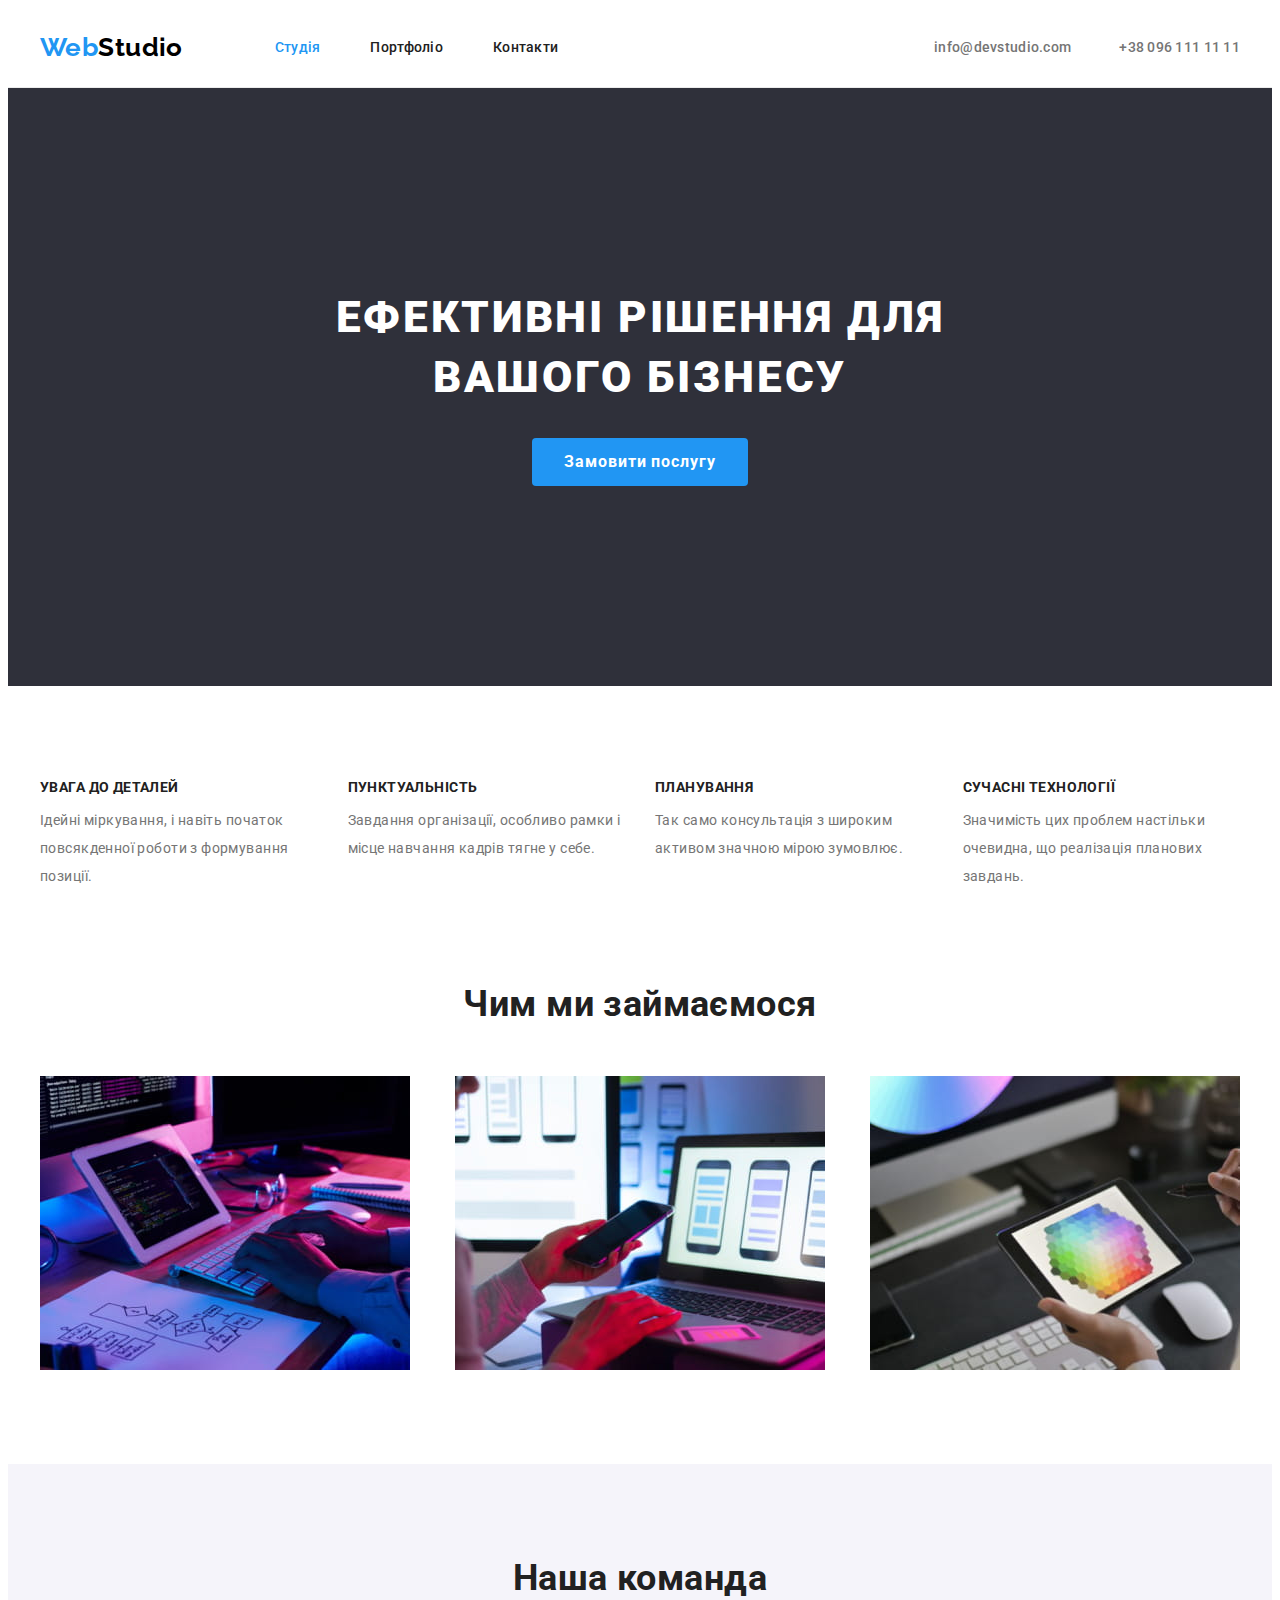
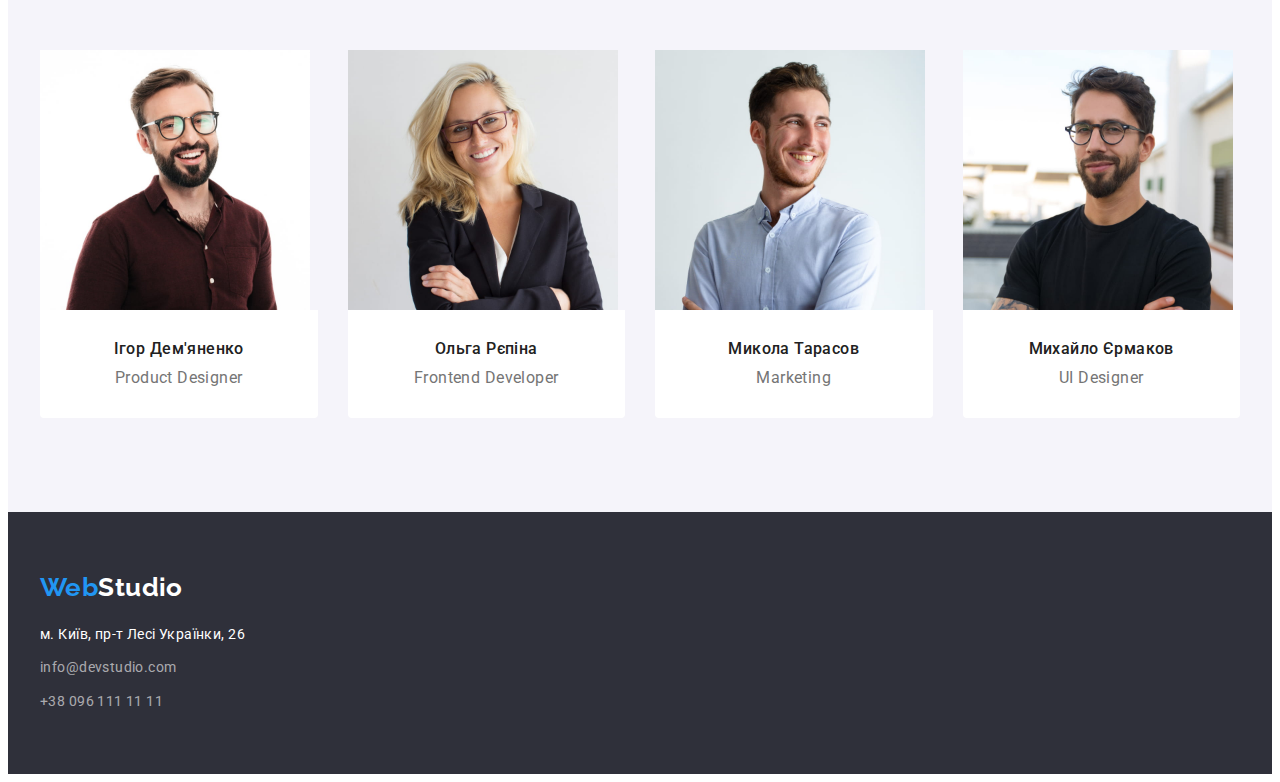
==== index.html @ d18e0da4 "start" ====
<!DOCTYPE html>
<html lang="uk">
<head>
    <meta charset="UTF-8">
    <meta http-equiv="X-UA-Compatible" content="IE=edge">
    <meta name="viewport" content="width=device-width, initial-scale=1.0">
    <title>Студія</title>
    <link rel="preconnect" href="https://fonts.googleapis.com"> 
    <link rel="preconnect" href="https://fonts.gstatic.com" crossorigin> 
    <link href="https://fonts.googleapis.com/css2?family=Raleway:wght@700&family=Roboto:wght@400;500;700;900&display=swap" rel="stylesheet">
    <link rel="stylesheet" href="https://cdnjs.cloudflare.com/ajax/libs/modern-normalize/1.1.0/modern-normalize.min.css" integrity="sha512-wpPYUAdjBVSE4KJnH1VR1HeZfpl1ub8YT/NKx4PuQ5NmX2tKuGu6U/JRp5y+Y8XG2tV+wKQpNHVUX03MfMFn9Q==" crossorigin="anonymous" referrerpolicy="no-referrer">
    <link rel="stylesheet" href="./css/styles.css">
</head>
<body>
    <header class="head">
        <div class="container head-container">
            <nav class="nav">
                <a href="" lang="en" class="link logo"><span>Web</span>Studio</a>
                <ul class="list nav-list">
                    <li class="nav-list-item">
                        <a href="./index.html" class="link nav-list-link active-page">Студія</a>
                    </li>
                    <li class="nav-list-item">
                        <a href="./portfolio.html" class="link nav-list-link">Портфоліо</a>
                    </li>
                    <li class="nav-list-item">
                        <a href="" class="link nav-list-link">Контакти</a>
                    </li>
                </ul>  
            </nav>
            <ul class="list cont-list">
                <li class="cont-list-item">
                    <a href="mailto:info@devstudio.com" class="link nav-list-link cont-list-link">info@devstudio.com</a>
                </li>
                <li class="cont-list-item">
                    <a href="tel:+380961111111" class="link nav-list-link cont-list-link">+38 096 111 11 11</a>
                </li>
            </ul>
        </div>
        
    </header>
    <main>
        <section class="hero">
            <div class="container">
                <h1 class="main-title">Ефективні рішення для вашого бізнесу</h1>
                <button type="button" class="btn">Замовити послугу</button>
            </div>
        </section>

        <section class="about section">
            <div class="container">
                <h2 class="about-title">Наші особливості</h2>
                <ul class="list about-list">
                    <li class="about-list-item">
                        <h3 class="about-list-title">УВАГА ДО ДЕТАЛЕЙ</h3>
                        <p class="about-list-text">Ідейні міркування, і навіть початок повсякденної роботи з формування позиції.</p>
                    </li>
                    <li class="about-list-item">
                        <h3 class="about-list-title">ПУНКТУАЛЬНІСТЬ</h3>
                        <p class="about-list-text">Завдання організації, особливо рамки і місце навчання кадрів тягне у себе.</p>
                    </li>
                    <li class="about-list-item">
                        <h3 class="about-list-title">ПЛАНУВАННЯ</h3>
                        <p class="about-list-text">Так само консультація з широким активом значною мірою зумовлює.</p>
                    </li>
                    <li class="about-list-item">
                        <h3 class="about-list-title">СУЧАСНІ ТЕХНОЛОГІЇ</h3>
                        <p class="about-list-text">Значимість цих проблем настільки очевидна, що реалізація планових завдань.</p>
                    </li>
                </ul>
                
            </div>
        </section>

        <section class="work section">
            <div class="container">
                <h2 class="sec-title">Чим ми займаємося</h2>
                <ul class="list work-list">
                    <li class="work-list-item">
                        <img src="./images/computerwork.jpg" alt="Праця на комп'ютері" width="370" height="294">
                    </li>
                    <li class="work-list-item">
                        <img src="./images/phonework.jpg" alt="Праця на телефоні" width="370" height="294">
                    </li>
                    <li class="work-list-item">
                        <img src="./images/padwork.jpg" alt="Праця на планшеті" width="370" height="294">
                    </li>
                </ul>
            </div>

        </section>

        <section class="team section">
            <div class="container">
                <h2 class="sec-title">Наша команда</h2>
                <ul class="list team-list">
                    <li class="team-list-item">
                        <img src="./images/igorphoto.jpg" alt="Фото Ігора" width="270" height="260">
                            <div class="team-list-box">
                                <h3 class="team-list-title">Ігор Дем'яненко</h3>
                                <p lang="en" class="team-list-text">Product Designer</p>
                            </div>
                    </li>
                    <li class="team-list-item">
                        <img src="./images/olgaphoto.jpg" alt="Фото Ольги" width="270" height="260">
                            <div class="team-list-box">
                                <h3 class="team-list-title">Ольга Рєпіна</h3>
                                <p lang="en" class="team-list-text">Frontend Developer</p>
                            </div>
                    </li>
                    <li class="team-list-item">
                        <img src="./images/mikolaphoto.jpg" alt="Фото Миколи" width="270" height="260">
                            <div class="team-list-box">
                                <h3 class="team-list-title">Микола Тарасов</h3>
                                <p lang="en" class="team-list-text">Marketing</p>
                            </div>
                    </li>
                    <li class="team-list-item">
                        <img src="./images/mihailphoto.jpg" alt="Фото Михайла" width="270" height="260">
                            <div class="team-list-box">
                                <h3 class="team-list-title">Михайло Єрмаков</h3>
                                <p lang="en" class="team-list-text">UI Designer</p>
                            </div>
                    </li>
                </ul>
            </div>
        </section>
    </main>
    <footer class="foot">
        <div class="container">
            <a href="" lang="en" class="link logo foot-logo"><span>Web</span>Studio</a>
            <address>
                <ul class="list foot-list">
                    <li class="foot-list-item">
                        <a href="https://goo.gl/maps/CPtrU1FHBa2aNyZL9" target="_blank" rel="noopener noreferrer" class="link foot-list-link">м. Київ, пр-т Лесі Українки, 26</a>
                    </li>
                    <li class="foot-list-item">
                        <a href="mailto:info@devstudio.com" class="link foot-list-link foot-link-col">info@devstudio.com</a>
                    </li>
                    <li class="foot-list-item">
                        <a href="tel:+380961111111" class="link foot-list-link foot-link-col">+38 096 111 11 11</a>
                    </li>
                </ul>
    
            </address>
        </div>
    </footer>
</body>
</html>
---- css/styles.css ----
:root {
    --primary-txt-color: #212121;
    --secondary-txt-color: #757575;
    --logo-txt-color: #000000;
    --accent-color: #2196F3;
    --btn-active-color: #188CE8;
    --link-accent-color: rgba(255, 255, 255, 0.6);
    --primary-bg-color: #FFFFFF;
    --secondary-bg-color: #2F303A;
    --team-bg-color: #F5F4FA;
}
body {
    color: var(--primary-txt-color);
    font-family: "Roboto", sans-serif;
    font-size: 14px;
    letter-spacing: 0.03em;
}
h1, h2, h3, p {
    margin-top: 0;
    margin-bottom: 0;
}
ul, ol {
    margin-top: 0;
    margin-bottom: 0;
    padding-left: 0;
}
img {
    display: block;
}
address {
    font-style: normal;
}
.list {
    list-style: none;
}
.link {
    text-decoration: none;
}

/* components */
.container {
    width: 1200px;
    margin-left: auto;
    margin-right: auto;
    padding-left: 15px;
    padding-right: 15px;
}
.logo {
    color: var(--logo-txt-color);
    font-family: "Raleway", sans-serif;
    font-weight: 700;
    font-size: 26px;
    line-height: 1.19;
}
.logo span {
    color: var(--accent-color);
}
.sec-title {
    font-size: 36px;
    line-height: 1.16;
    text-align: center;
}
.section {
    padding-top: 94px;
    padding-bottom: 94px;
}

/* header */
.head {
    background-color: var(--primary-bg-color);
    padding-top: 24px;
    padding-bottom: 24px;
    border-bottom: 1px solid #ECECEC;
}
.head-container {
    display: flex;
    align-items: center;
    justify-content: space-between;
}
.nav {
    display: flex;
    align-items: center;
}
.nav-list {
    display: flex;
    align-items: center;
}
.nav .logo {
    margin-right: 92px;
}
.nav-list-item:not(:last-child) {
    margin-right: 50px;
}
.nav-list-link {
    color: var(--primary-txt-color);
    font-weight: 500;
    line-height: 1.14;
    letter-spacing: 0.02em;
}
.nav-list-link:hover, .nav-list-link:focus {
    color: var(--accent-color);
}
.nav-list-link.active-page {
    color: var(--accent-color);
}
.cont-list {
   display: flex;
   align-items: center;
}
.cont-list-item:first-child {
    margin-right: 48px;
}
.cont-list-link {
    color: var(--secondary-txt-color);
}
.cont-list-link:hover, .cont-list-link:focus {
    color: var(--accent-color);
}

/* студія main */
.hero {
    background-color: var(--secondary-bg-color);
    padding-top: 200px;
    padding-bottom: 200px;
}
.main-title {
    color: var(--primary-bg-color);
    font-weight: 900;
    font-size: 44px;
    line-height: 1.36;
    letter-spacing: 0.06em;
    text-transform: uppercase;
    margin-bottom: 30px;
    width: 696px;
    margin-left: auto;
    margin-right: auto;
    text-align: center;
}
.btn {
    min-width: 216px;
    padding: 10px 22px;
    border: none;
    border-radius: 4px;
    color: var(--primary-bg-color);
    background-color: var(--accent-color);
    font-family: "Roboto", sans-serif;
    font-weight: 700;
    font-size: 16px;
    line-height: 1.8;
    letter-spacing: 0.06em;
    cursor: pointer;
    display: block;
    margin-left: auto;
    margin-right: auto;
}
.btn:active {
    background-color: var(--btn-active-color);
}

.about {
    background-color: var(--primary-bg-color);
}
.about-title {
    display: none;
}
.about-list {
    display: flex;
    margin-left: -30px;
}
.about-list-item {
    flex-basis: calc((100% - 90px) / 4);
    margin-left: 30px;
}
.about-list-title {
    font-size: 14px;
    line-height: 1.14;
    text-transform: uppercase;
    margin-bottom: 10px;
}
.about-list-text {
    color: var(--secondary-txt-color);
    line-height: 2;
}
.work.section {
    padding-top: 0;
}
.work .sec-title {
    margin-bottom: 50px;
}

.work-list {
    display: flex;
    justify-content: space-between;
}
.team {
    background-color: var(--team-bg-color);
}
.team .sec-title {
    margin-bottom: 50px;
}
.team-list {
    display: flex;
    margin-left: -30px;
}
.team-list-item {
    flex-basis: calc((100% - 120px) / 4);
    margin-left: 30px;
}
.team-list-box {
    background-color: var(--primary-bg-color);
    border-bottom-left-radius: 4px;
    border-bottom-right-radius: 4px;
    padding: 30px 60px;
}
.team-list-title {
    font-weight: 500;
    font-size: 16px;
    line-height: 1.18;
    text-align: center;
    margin-bottom: 10px;
}
.team-list-text {
    color: var(--secondary-txt-color);
    font-size: 16px;
    line-height: 1.18;
    text-align: center;
}

/* портфоліо main */
.port {
    background-color: var(--primary-bg-color);
}
.port-btn {
    color: var(--primary-txt-color);
    background-color: var(--team-bg-color);
    font-family: "Roboto", sans-serif;
    font-weight: 500;
    font-size: 16px;
    line-height: 1.62;
    letter-spacing: 0.03em;
    cursor: pointer;
    padding: 8px 20px;
    border: none;
    border-radius: 4px;

}
.port-btn:hover, .port-btn:focus {
    color: var(--primary-bg-color);
    background-color: var(--accent-color);
}
.port-list-title {
    font-size: 18px;
    line-height: 2;
    letter-spacing: 0.06em;
    margin-bottom: 4px;
}
.port-list-text {
    color: var(--secondary-txt-color);
    font-size: 16px;
    line-height: 1.87;
    
}
.port-btn-list {
    display: flex;
    justify-content: center;
    margin-bottom: 50px;
}

.port-btn-item:not(:last-child) {
    margin-right: 8px;
}
.port-list {
    display: flex;
    flex-wrap: wrap;
    margin-left: -30px;
    margin-top: -30px;
}
.port-list-item {
    flex-basis: calc((100% - 90px) / 3);
    margin-left: 30px;
    margin-top: 30px;
}
.port-list-box {
    padding: 20px 24px;
    border: 1px solid #EEEEEE;
    border-top: 0;
}

/* footer */
.foot {
    background-color: var(--secondary-bg-color);
    padding-top: 60px;
    padding-bottom: 60px;
}
.foot-logo {
    color: var(--primary-bg-color);
    display: inline-block;
    margin-bottom: 20px;
}

.foot-list-link {
    color: var(--primary-bg-color);
    line-height: 1.71;
}
.foot-link-col {
    color: var(--link-accent-color);
}
.foot-list-item:not(:last-child) {
    margin-bottom: 10px;
}
/* border #EEEEEE */
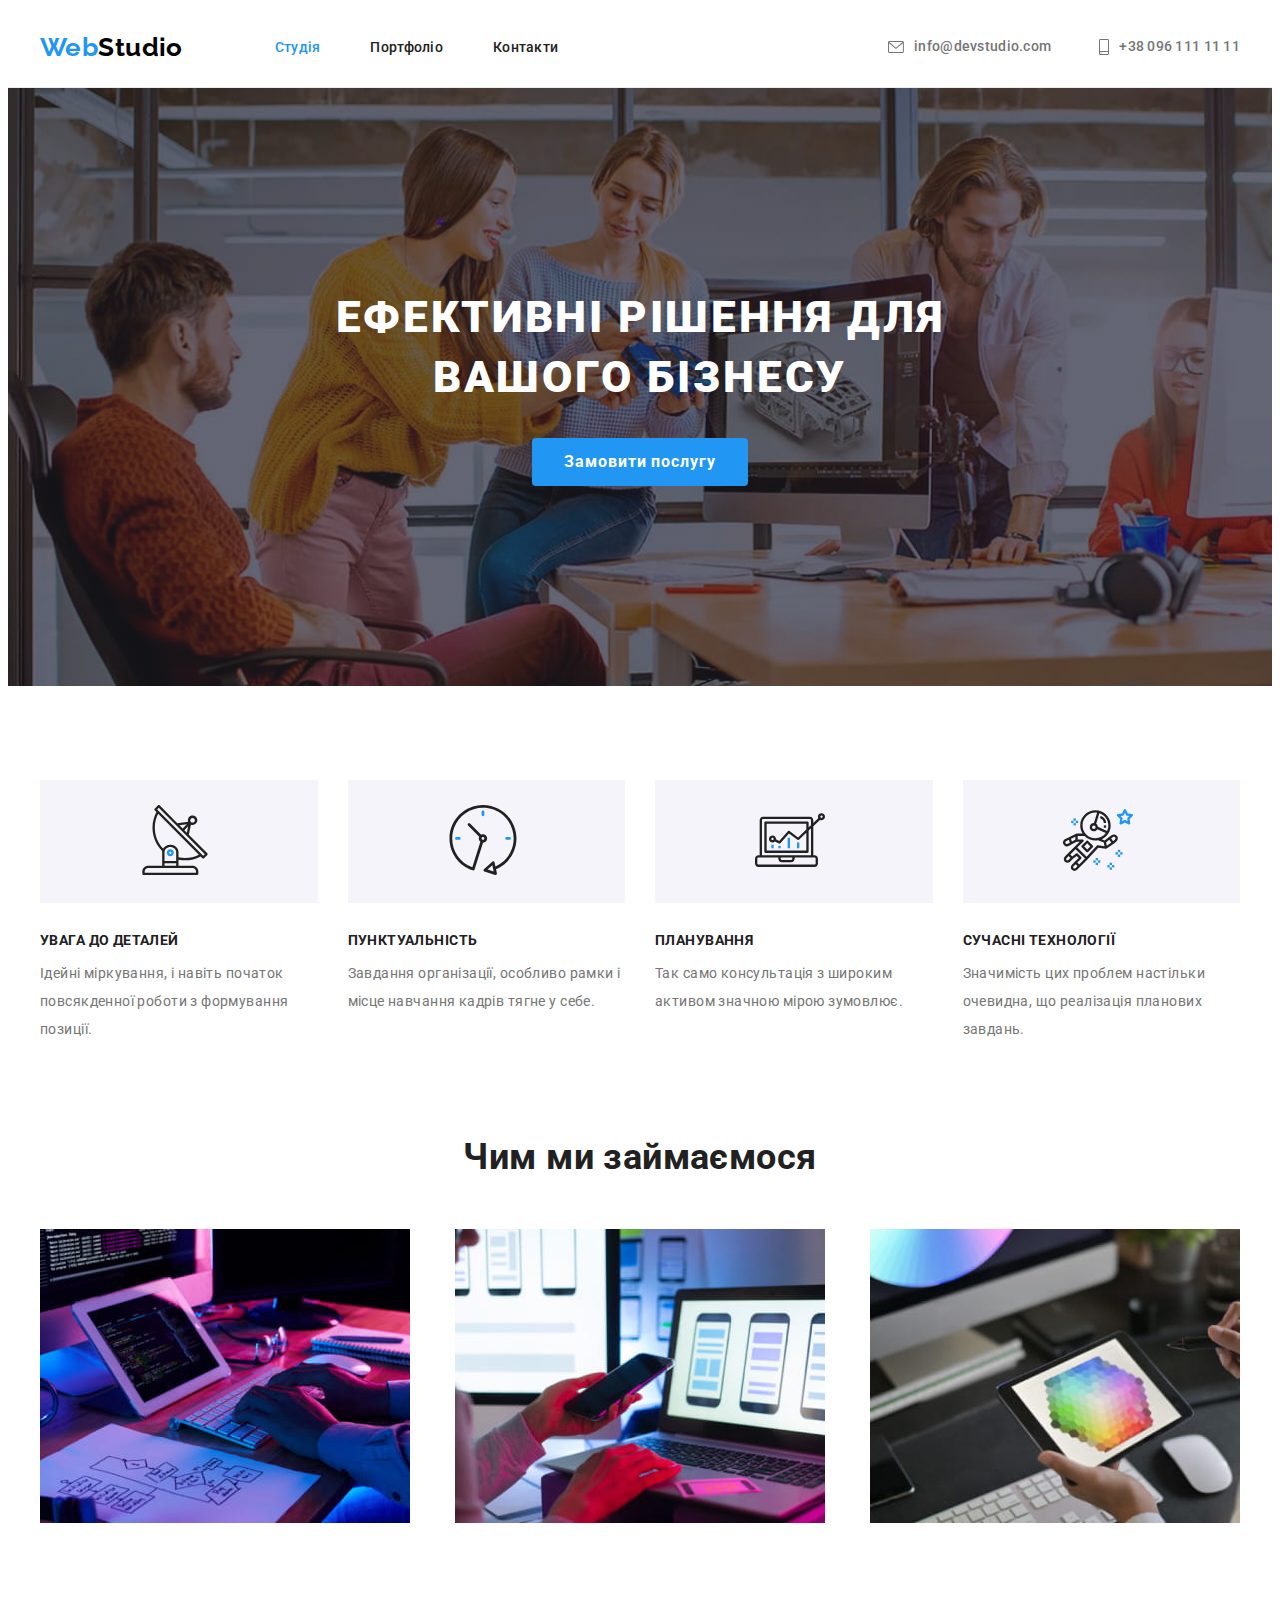
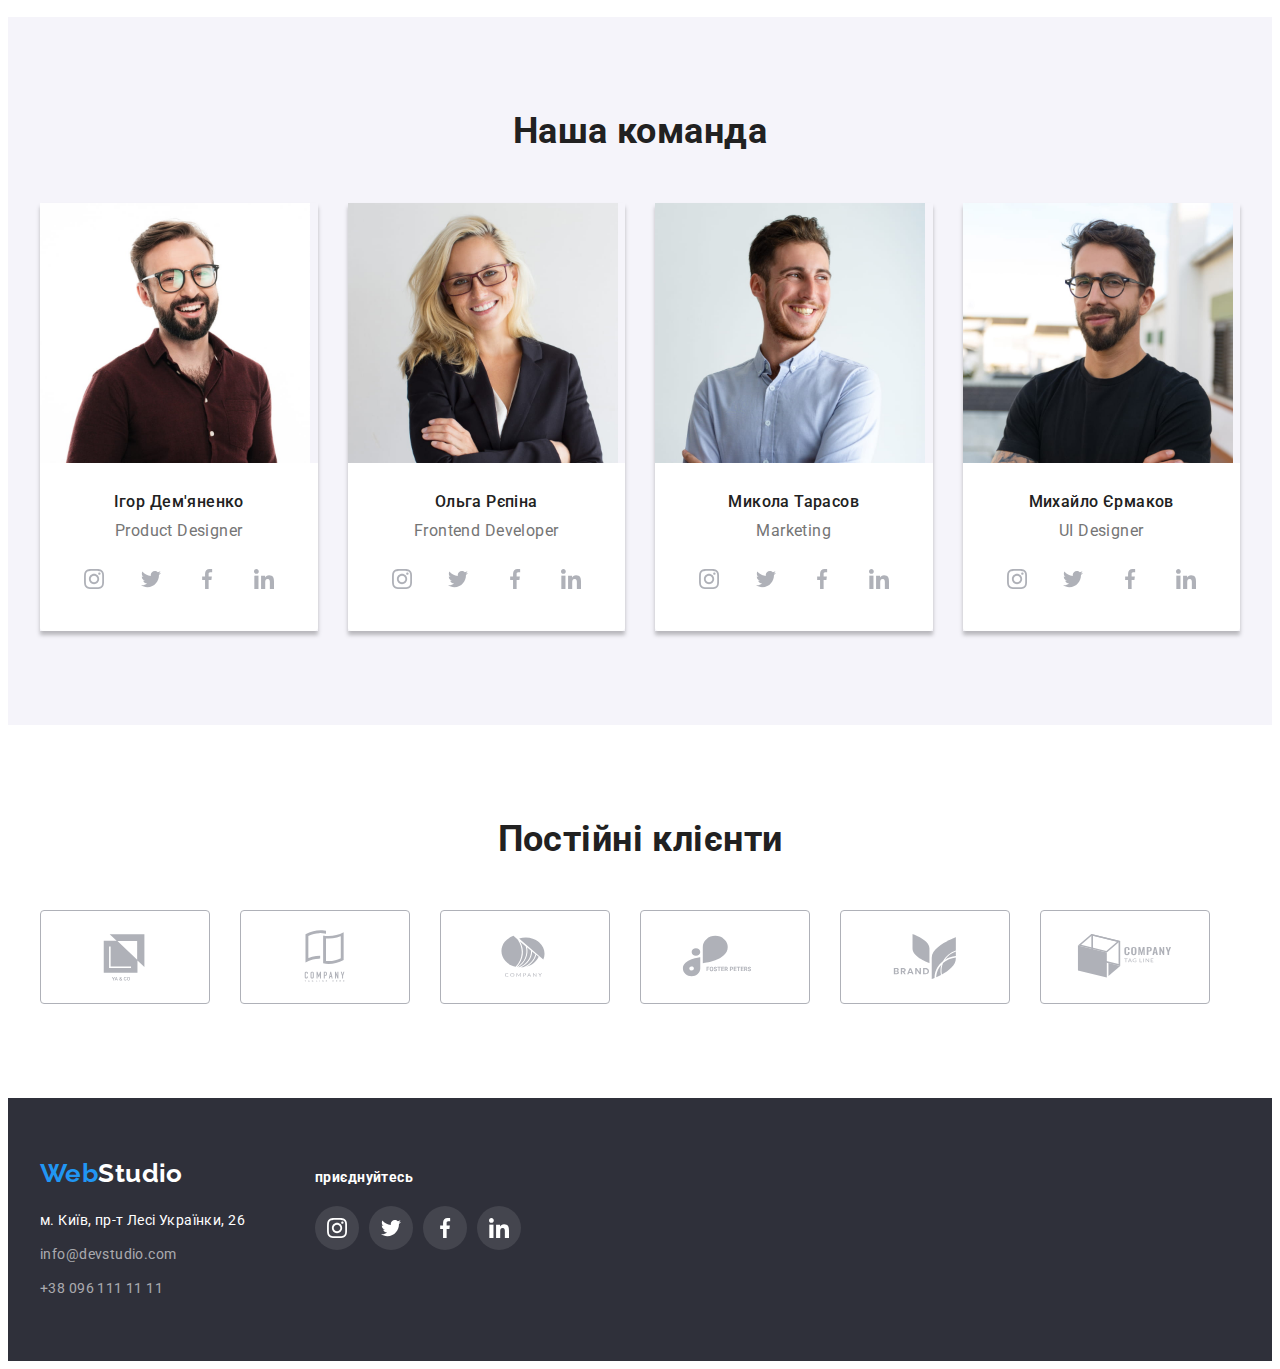
==== commit 7ed16aa6: "finish hw-4" ====
--- a/index.html
+++ b/index.html
@@ -15,7 +15,7 @@
     <header class="head">
         <div class="container head-container">
             <nav class="nav">
-                <a href="" lang="en" class="link logo"><span>Web</span>Studio</a>
+                <a href="./index.html" lang="en" class="link logo"><span>Web</span>Studio</a>
                 <ul class="list nav-list">
                     <li class="nav-list-item">
                         <a href="./index.html" class="link nav-list-link active-page">Студія</a>
@@ -30,10 +30,18 @@
             </nav>
             <ul class="list cont-list">
                 <li class="cont-list-item">
-                    <a href="mailto:info@devstudio.com" class="link nav-list-link cont-list-link">info@devstudio.com</a>
+                    <a href="mailto:info@devstudio.com" class="link nav-list-link cont-list-link">
+                        <svg class="cont-list-icon" width="16" height="12">
+                            <use href="./images/sprite.svg#email"></use>
+                        </svg>
+                        info@devstudio.com</a>
                 </li>
                 <li class="cont-list-item">
-                    <a href="tel:+380961111111" class="link nav-list-link cont-list-link">+38 096 111 11 11</a>
+                    <a href="tel:+380961111111" class="link nav-list-link cont-list-link">
+                        <svg class="cont-list-icon" width="10" height="16">
+                            <use href="./images/sprite.svg#phone"></use>
+                        </svg>
+                        +38 096 111 11 11</a>
                 </li>
             </ul>
         </div>
@@ -52,18 +60,38 @@
                 <h2 class="about-title">Наші особливості</h2>
                 <ul class="list about-list">
                     <li class="about-list-item">
+                        <div class="about-list-box">
+                            <svg class="about-list-icon" width="70" height="70">
+                                <use href="./images/sprite.svg#antenna"></use>
+                            </svg>
+                        </div>
                         <h3 class="about-list-title">УВАГА ДО ДЕТАЛЕЙ</h3>
                         <p class="about-list-text">Ідейні міркування, і навіть початок повсякденної роботи з формування позиції.</p>
                     </li>
                     <li class="about-list-item">
+                        <div class="about-list-box">
+                            <svg class="about-list-icon" width="70" height="70">
+                                <use href="./images/sprite.svg#clock"></use>
+                            </svg>
+                        </div>
                         <h3 class="about-list-title">ПУНКТУАЛЬНІСТЬ</h3>
                         <p class="about-list-text">Завдання організації, особливо рамки і місце навчання кадрів тягне у себе.</p>
                     </li>
                     <li class="about-list-item">
+                        <div class="about-list-box">
+                            <svg class="about-list-icon" width="70" height="70">
+                                <use href="./images/sprite.svg#diagram"></use>
+                            </svg>
+                        </div>
                         <h3 class="about-list-title">ПЛАНУВАННЯ</h3>
                         <p class="about-list-text">Так само консультація з широким активом значною мірою зумовлює.</p>
                     </li>
                     <li class="about-list-item">
+                        <div class="about-list-box">
+                            <svg class="about-list-icon" width="70" height="70">
+                                <use href="./images/sprite.svg#astronaut"></use>
+                            </svg>
+                        </div>
                         <h3 class="about-list-title">СУЧАСНІ ТЕХНОЛОГІЇ</h3>
                         <p class="about-list-text">Значимість цих проблем настільки очевидна, що реалізація планових завдань.</p>
                     </li>
@@ -99,6 +127,36 @@
                             <div class="team-list-box">
                                 <h3 class="team-list-title">Ігор Дем'яненко</h3>
                                 <p lang="en" class="team-list-text">Product Designer</p>
+                                <ul class="list social-list">
+                                    <li class="social-list-item">
+                                        <a href="" class="link social-list-link social-link-instagram">
+                                            <svg class="social-list-icon" width="20" height="20">
+                                                <use href="./images/sprite.svg#instagram"></use>
+                                            </svg>
+                                        </a>
+                                    </li>
+                                    <li class="social-list-item">
+                                        <a href="" class="link social-list-link social-link-twitter">
+                                            <svg class="social-list-icon" width="20" height="20">
+                                                <use href="./images/sprite.svg#twitter"></use>
+                                            </svg>
+                                        </a>
+                                    </li>
+                                    <li class="social-list-item">
+                                        <a href="" class="link social-list-link socila-link-facebook">
+                                            <svg class="social-list-icon" width="20" height="20">
+                                                <use href="./images/sprite.svg#facebook"></use>
+                                            </svg>
+                                        </a>
+                                    </li>
+                                    <li class="social-list-item">
+                                        <a href="" class="link social-list-link social-link-linkedin">
+                                            <svg class="social-list-icon" width="20" height="20">
+                                                <use href="./images/sprite.svg#linkedin"></use>
+                                            </svg>
+                                        </a>
+                                    </li>
+                                </ul>
                             </div>
                     </li>
                     <li class="team-list-item">
@@ -106,6 +164,36 @@
                             <div class="team-list-box">
                                 <h3 class="team-list-title">Ольга Рєпіна</h3>
                                 <p lang="en" class="team-list-text">Frontend Developer</p>
+                                <ul class="list social-list">
+                                    <li class="social-list-item">
+                                        <a href="" class="link social-list-link social-link-instagram">
+                                            <svg class="social-list-icon" width="20" height="20">
+                                                <use href="./images/sprite.svg#instagram"></use>
+                                            </svg>
+                                        </a>
+                                    </li>
+                                    <li class="social-list-item">
+                                        <a href="" class="link social-list-link social-link-twitter">
+                                            <svg class="social-list-icon" width="20" height="20">
+                                                <use href="./images/sprite.svg#twitter"></use>
+                                            </svg>
+                                        </a>
+                                    </li>
+                                    <li class="social-list-item">
+                                        <a href="" class="link social-list-link socila-link-facebook">
+                                            <svg class="social-list-icon" width="20" height="20">
+                                                <use href="./images/sprite.svg#facebook"></use>
+                                            </svg>
+                                        </a>
+                                    </li>
+                                    <li class="social-list-item">
+                                        <a href="" class="link social-list-link social-link-linkedin">
+                                            <svg class="social-list-icon" width="20" height="20">
+                                                <use href="./images/sprite.svg#linkedin"></use>
+                                            </svg>
+                                        </a>
+                                    </li>
+                                </ul>
                             </div>
                     </li>
                     <li class="team-list-item">
@@ -113,6 +201,36 @@
                             <div class="team-list-box">
                                 <h3 class="team-list-title">Микола Тарасов</h3>
                                 <p lang="en" class="team-list-text">Marketing</p>
+                                <ul class="list social-list">
+                                    <li class="social-list-item">
+                                        <a href="" class="link social-list-link social-link-instagram">
+                                            <svg class="social-list-icon" width="20" height="20">
+                                                <use href="./images/sprite.svg#instagram"></use>
+                                            </svg>
+                                        </a>
+                                    </li>
+                                    <li class="social-list-item">
+                                        <a href="" class="link social-list-link social-link-twitter">
+                                            <svg class="social-list-icon" width="20" height="20">
+                                                <use href="./images/sprite.svg#twitter"></use>
+                                            </svg>
+                                        </a>
+                                    </li>
+                                    <li class="social-list-item">
+                                        <a href="" class="link social-list-link socila-link-facebook">
+                                            <svg class="social-list-icon" width="20" height="20">
+                                                <use href="./images/sprite.svg#facebook"></use>
+                                            </svg>
+                                        </a>
+                                    </li>
+                                    <li class="social-list-item">
+                                        <a href="" class="link social-list-link social-link-linkedin">
+                                            <svg class="social-list-icon" width="20" height="20">
+                                                <use href="./images/sprite.svg#linkedin"></use>
+                                            </svg>
+                                        </a>
+                                    </li>
+                                </ul>
                             </div>
                     </li>
                     <li class="team-list-item">
@@ -120,29 +238,147 @@
                             <div class="team-list-box">
                                 <h3 class="team-list-title">Михайло Єрмаков</h3>
                                 <p lang="en" class="team-list-text">UI Designer</p>
+                                <ul class="list social-list">
+                                    <li class="social-list-item">
+                                        <a href="" class="link social-list-link social-link-instagram">
+                                            <svg class="social-list-icon" width="20" height="20">
+                                                <use href="./images/sprite.svg#instagram"></use>
+                                            </svg>
+                                        </a>
+                                    </li>
+                                    <li class="social-list-item">
+                                        <a href="" class="link social-list-link social-link-twitter">
+                                            <svg class="social-list-icon" width="20" height="20">
+                                                <use href="./images/sprite.svg#twitter"></use>
+                                            </svg>
+                                        </a>
+                                    </li>
+                                    <li class="social-list-item">
+                                        <a href="" class="link social-list-link socila-link-facebook">
+                                            <svg class="social-list-icon" width="20" height="20">
+                                                <use href="./images/sprite.svg#facebook"></use>
+                                            </svg>
+                                        </a>
+                                    </li>
+                                    <li class="social-list-item">
+                                        <a href="" class="link social-list-link social-link-linkedin">
+                                            <svg class="social-list-icon" width="20" height="20">
+                                                <use href="./images/sprite.svg#linkedin"></use>
+                                            </svg>
+                                        </a>
+                                    </li>
+                                </ul>
                             </div>
                     </li>
                 </ul>
             </div>
+        </section>
+
+        <section class="clients section">
+            <div class="container">
+                <h2 class="clients-title">Постійні клієнти</h2>
+                <ul class="list clients-list">
+                    <li class="clients-list-item">
+                        <a href="" class="link clients-list-link">
+                            <svg class="clients-list-icon" width="106" height="60">
+                                <use href="./images/sprite.svg#client-1"></use>
+                            </svg>
+                        </a>
+                    </li>
+                    <li class="clients-list-item">
+                        <a href="" class="link clients-list-link">
+                            <svg class="clients-list-icon" width="106" height="60">
+                                <use href="./images/sprite.svg#client-2"></use>
+                            </svg>
+                        </a>
+                    </li>
+                    <li class="clients-list-item">
+                        <a href="" class="link clients-list-link">
+                            <svg class="clients-list-icon" width="106" height="60">
+                                <use href="./images/sprite.svg#client-3"></use>
+                            </svg>
+                        </a>
+                    </li>
+                    <li class="clients-list-item">
+                        <a href="" class="link clients-list-link">
+                            <svg class="clients-list-icon" width="106" height="60">
+                                <use href="./images/sprite.svg#client-4"></use>
+                            </svg>
+                        </a>
+                    </li>
+                    <li class="clients-list-item">
+                        <a href="" class="link clients-list-link">
+                            <svg class="clients-list-icon" width="106" height="60">
+                                <use href="./images/sprite.svg#client-5"></use>
+                            </svg>
+                        </a>
+                    </li>
+                    <li class="clients-list-item">
+                        <a href="" class="link clients-list-link">
+                            <svg class="clients-list-icon" width="106" height="60">
+                                <use href="./images/sprite.svg#client-6"></use>
+                            </svg>
+                        </a>
+                    </li>
+                </ul>
+            </div>
+
         </section>
     </main>
     <footer class="foot">
         <div class="container">
-            <a href="" lang="en" class="link logo foot-logo"><span>Web</span>Studio</a>
-            <address>
-                <ul class="list foot-list">
-                    <li class="foot-list-item">
-                        <a href="https://goo.gl/maps/CPtrU1FHBa2aNyZL9" target="_blank" rel="noopener noreferrer" class="link foot-list-link">м. Київ, пр-т Лесі Українки, 26</a>
-                    </li>
-                    <li class="foot-list-item">
-                        <a href="mailto:info@devstudio.com" class="link foot-list-link foot-link-col">info@devstudio.com</a>
-                    </li>
-                    <li class="foot-list-item">
-                        <a href="tel:+380961111111" class="link foot-list-link foot-link-col">+38 096 111 11 11</a>
-                    </li>
-                </ul>
-    
-            </address>
+             <div class="foot-add-box">
+                <a href="" lang="en" class="link logo foot-logo"><span>Web</span>Studio</a>
+                <address>
+                    <ul class="list foot-list">
+                        <li class="foot-list-item">
+                            <a href="https://goo.gl/maps/CPtrU1FHBa2aNyZL9" target="_blank" rel="noopener noreferrer" class="link foot-list-link">м. Київ, пр-т Лесі Українки, 26</a>
+                        </li>
+                        <li class="foot-list-item">
+                            <a href="mailto:info@devstudio.com" class="link foot-list-link foot-link-col">info@devstudio.com</a>
+                        </li>
+                        <li class="foot-list-item">
+                            <a href="tel:+380961111111" class="link foot-list-link foot-link-col">+38 096 111 11 11</a>
+                        </li>
+                    </ul>
+        
+                </address>
+             </div>
+
+             <div class="foot-social-box">
+                <h2 class="foot-title">приєднуйтесь</h2>
+                <ul class="list foot-social-list">
+                    <li class="foot-social-item">
+                        <a href="" class="link foot-social-link">
+                            <svg class="foot-social-icon" width="20" height="20">
+                                <use href="./images/sprite.svg#instagram"></use>
+                            </svg>
+                        </a>
+                    </li>
+                    <li class="foot-social-item">
+                        <a href="" class="link foot-social-link">
+                            <svg class="foot-social-icon" width="20" height="20">
+                                <use href="./images/sprite.svg#twitter"></use>
+                            </svg>
+                        </a>
+                    </li>
+                    <li class="foot-social-item">
+                        <a href="" class="link foot-social-link">
+                            <svg class="foot-social-icon" width="20" height="20">
+                                <use href="./images/sprite.svg#facebook"></use>
+                            </svg>
+                        </a>
+                    </li>
+                    <li class="foot-social-item">
+                        <a href="" class="link foot-social-link">
+                            <svg class="foot-social-icon" width="20" height="20">
+                                <use href="./images/sprite.svg#linkedin"></use>
+                            </svg>
+                        </a>
+                    </li>
+                </ul>
+
+             </div>
         </div>
     </footer>
 </body>
--- a/css/styles.css
+++ b/css/styles.css
@@ -5,8 +5,9 @@
     --logo-txt-color: #000000;
     --accent-color: #2196F3;
     --btn-active-color: #188CE8;
-    --link-accent-color: rgba(255, 255, 255, 0.6);
+    --link-foot-color: rgba(255, 255, 255, 0.6);
     --primary-bg-color: #FFFFFF;
+    --icon-color: #AFB1B8;
     --secondary-bg-color: #2F303A;
     --team-bg-color: #F5F4FA;
 }
@@ -113,16 +114,31 @@
 }
 .cont-list-link {
     color: var(--secondary-txt-color);
+    display: flex;
+    align-items: center;
 }
 .cont-list-link:hover, .cont-list-link:focus {
     color: var(--accent-color);
 }
+.cont-list-icon {
+    margin-right: 10px;
+    fill: var(--secondary-txt-color);
+}
+.cont-list-link:hover .cont-list-icon,
+.cont-list-link:focus .cont-list-icon {
+    fill: var(--accent-color);
+}
 
 /* студія main */
 .hero {
-    background-color: var(--secondary-bg-color);
+    background-image:linear-gradient(
+        rgba(47, 48, 58, 0.4),
+        rgba(47, 48, 58, 0.4)), 
+        url(../images/hero-bgn.jpg);
+    background-color: #C4C4C4;
     padding-top: 200px;
     padding-bottom: 200px;
+    background-size: cover;
 }
 .main-title {
     color: var(--primary-bg-color);
@@ -172,6 +188,11 @@
     flex-basis: calc((100% - 90px) / 4);
     margin-left: 30px;
 }
+.about-list-box {
+    padding: 25px 100px;
+    background-color: #F5F4FA;
+    margin-bottom: 30px;
+}
 .about-list-title {
     font-size: 14px;
     line-height: 1.14;
@@ -206,12 +227,16 @@
 .team-list-item {
     flex-basis: calc((100% - 120px) / 4);
     margin-left: 30px;
+    box-shadow: 0px 4px 4px rgba(0, 0, 0, 0.25);
+}
+.team-list-item:hover {
+    box-shadow: 0px 4px 4px rgba(0, 0, 0, 0.45);
 }
 .team-list-box {
     background-color: var(--primary-bg-color);
     border-bottom-left-radius: 4px;
     border-bottom-right-radius: 4px;
-    padding: 30px 60px;
+    padding: 30px 32px;
 }
 .team-list-title {
     font-weight: 500;
@@ -225,7 +250,78 @@
     font-size: 16px;
     line-height: 1.18;
     text-align: center;
-}
+    margin-bottom: 16px;
+}
+.social-list {
+    display: flex;
+    justify-content: space-between;
+}
+.social-list-item {
+    width: 44px;
+    height: 44px;
+}
+.social-list-link {
+    width: 44px;
+    height: 44px;
+    background-color: var(--primary-bg-color);
+    border-radius: 50%;
+    display: flex;
+    justify-content: center;
+    align-items: center;
+}
+.social-list-icon {
+    fill: var(--icon-color)
+}
+.social-list-link:hover .social-list-icon, 
+.social-list-link:focus .social-list-icon {
+    fill: var(--primary-bg-color);
+}
+.social-list-link:hover, 
+.social-list-link:focus {
+    background-color: var(--accent-color);
+}
+.clients {
+    background-color: var(--primary-bg-color);
+}
+.clients-title {
+    font-weight: 700;
+    font-size: 36px;
+    line-height: 1.16;
+    text-align: center;
+    margin-bottom: 50px;
+}
+.clients-list {
+    display: flex;
+}
+.client-list-item {
+    width: 170px;
+    height: 92px;
+}
+.clients-list-item:not(:last-child) {
+    margin-right: 30px;
+}
+.clients-list-link {
+    display: flex;
+    justify-content: center;
+    align-items: center;
+    border: 1px solid #AFB1B8;
+    border-radius: 4px;
+    padding: 16px 31px;
+}
+.clients-list-icon {
+    fill: #AFB1B8;
+}
+.clients-list-link:hover, 
+.clients-list-link:focus {
+    border-color: var(--accent-color)
+}
+.clients-list-link:hover .clients-list-icon, 
+.clients-list-link:focus .clients-list-icon {
+    fill: var(--accent-color);
+}
+
+
+
 
 /* портфоліо main */
 .port {
@@ -249,7 +345,40 @@
     color: var(--primary-bg-color);
     background-color: var(--accent-color);
 }
+.port-btn-list {
+    display: flex;
+    justify-content: center;
+    margin-bottom: 50px;
+}
+
+.port-btn-item:not(:last-child) {
+    margin-right: 8px;
+}
+.port-list {
+    display: flex;
+    flex-wrap: wrap;
+    margin-left: -30px;
+    margin-top: -30px;
+}
+.port-list-item {
+    flex-basis: calc((100% - 90px) / 3);
+    margin-left: 30px;
+    margin-top: 30px;
+}
+.port-list-link {
+    box-shadow: 0px 4px 4px rgba(0, 0, 0, 0.25);
+    display: block;
+}
+.port-list-link:hover, .port-list-link:focus {
+    box-shadow: 0px 4px 4px rgba(0, 0, 0, 0.45);
+}
+.port-list-box {
+    padding: 20px 24px;
+    border: 1px solid #EEEEEE;
+    border-top: 0;
+}
 .port-list-title {
+    color: var(--primary-txt-color);
     font-size: 18px;
     line-height: 2;
     letter-spacing: 0.06em;
@@ -259,37 +388,15 @@
     color: var(--secondary-txt-color);
     font-size: 16px;
     line-height: 1.87;
-    
-}
-.port-btn-list {
-    display: flex;
-    justify-content: center;
-    margin-bottom: 50px;
-}
-
-.port-btn-item:not(:last-child) {
-    margin-right: 8px;
-}
-.port-list {
-    display: flex;
-    flex-wrap: wrap;
-    margin-left: -30px;
-    margin-top: -30px;
-}
-.port-list-item {
-    flex-basis: calc((100% - 90px) / 3);
-    margin-left: 30px;
-    margin-top: 30px;
-}
-.port-list-box {
-    padding: 20px 24px;
-    border: 1px solid #EEEEEE;
-    border-top: 0;
 }
 
 /* footer */
 .foot {
     background-color: var(--secondary-bg-color);
+}
+.foot .container {
+    display: flex;
+    align-items: baseline;
     padding-top: 60px;
     padding-bottom: 60px;
 }
@@ -304,9 +411,46 @@
     line-height: 1.71;
 }
 .foot-link-col {
-    color: var(--link-accent-color);
+    color: var(--link-foot-color);
 }
 .foot-list-item:not(:last-child) {
     margin-bottom: 10px;
 }
-/* border #EEEEEE */+.foot-social-box {
+    margin-left: 70px;
+}
+.foot-title {
+    color: var(--primary-bg-color);
+    font-style: normal;
+    font-weight: 700;
+    font-size: 14px;
+    line-height: 1.14;
+    margin-bottom: 20px;
+}
+.foot-social-list {
+    display: flex;
+}
+
+.foot-social-item {
+    width: 44px;
+    height: 44px;
+}
+.foot-social-item:not(:last-child) {
+    margin-right: 10px;
+}
+.foot-social-link {
+    width: 44px;
+    height: 44px;
+    background-color: rgba(255, 255, 255, 0.1);
+    border-radius: 50%;
+    display: flex;
+    justify-content: center;
+    align-items: center;
+}
+.foot-social-link:hover,
+.foot-social-link:focus {
+    background-color: var(--accent-color);
+}
+.foot-social-icon {
+    fill: var(--primary-bg-color);
+}
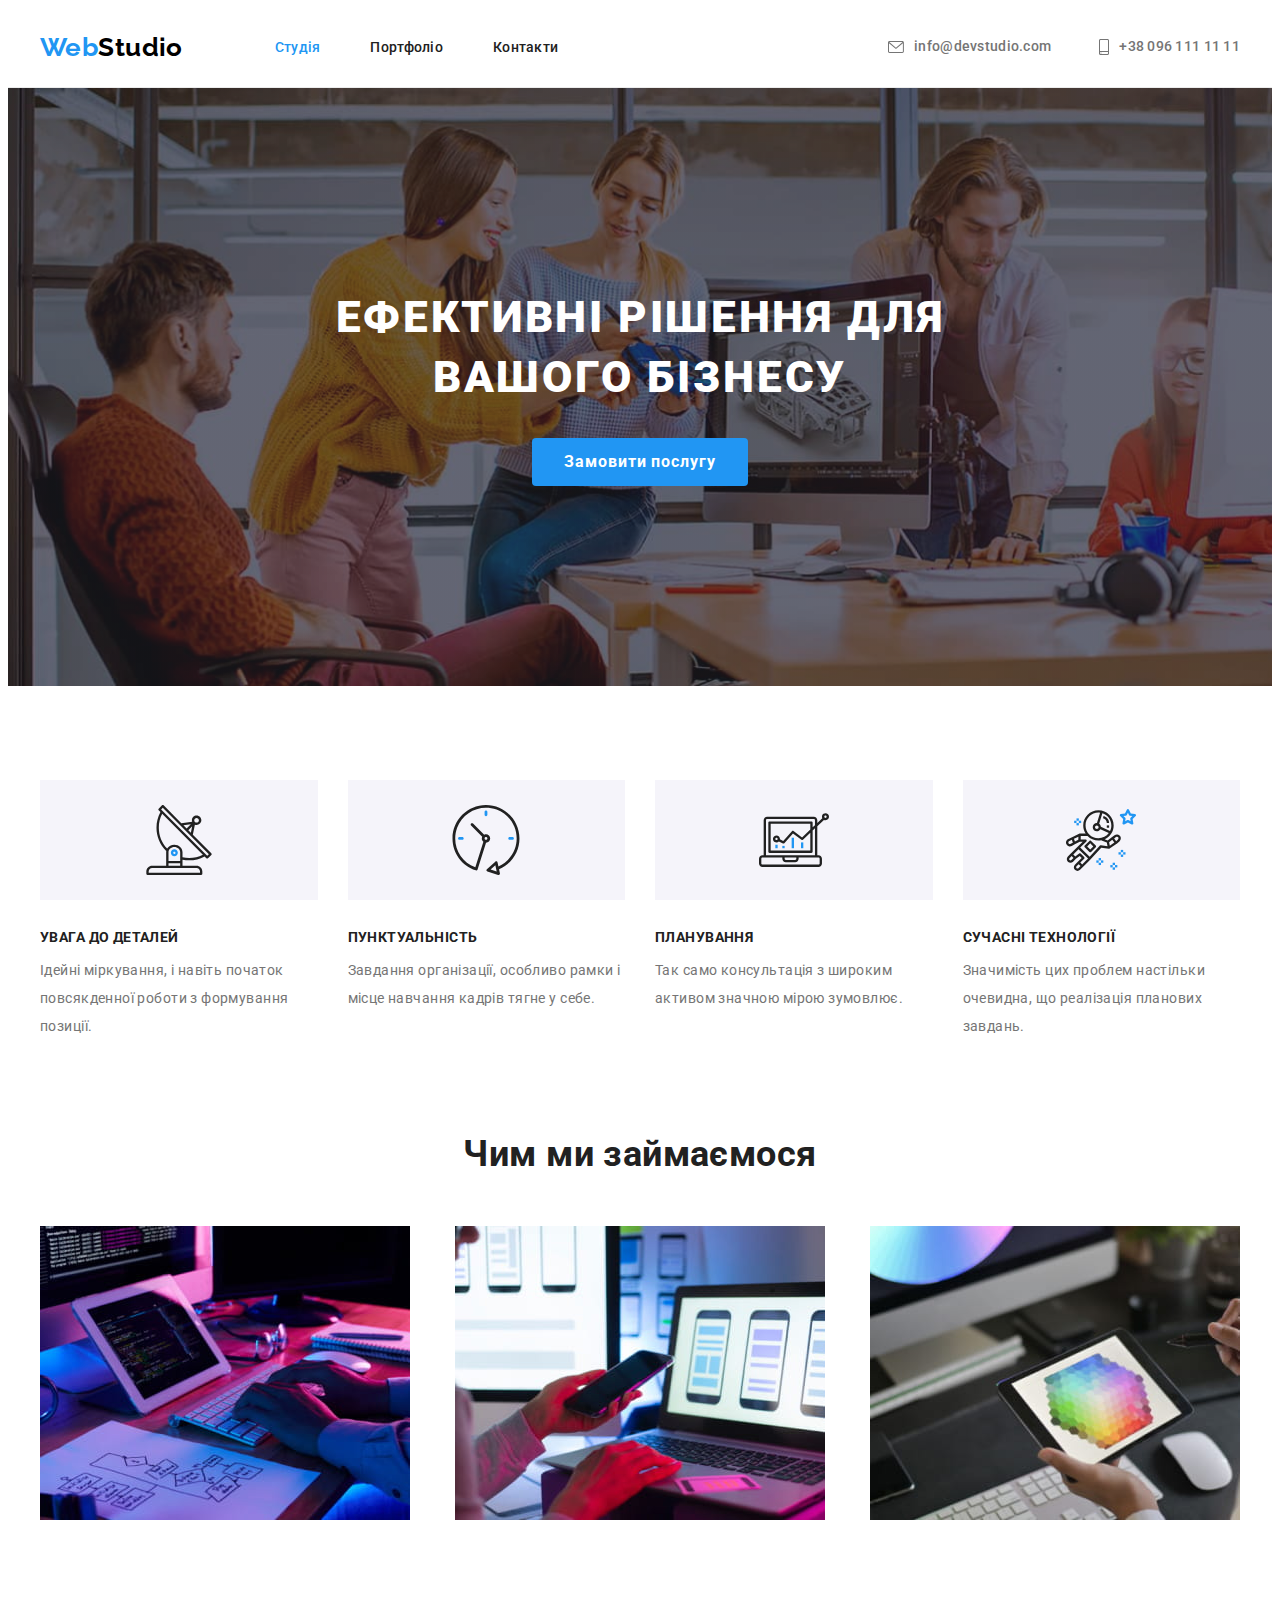
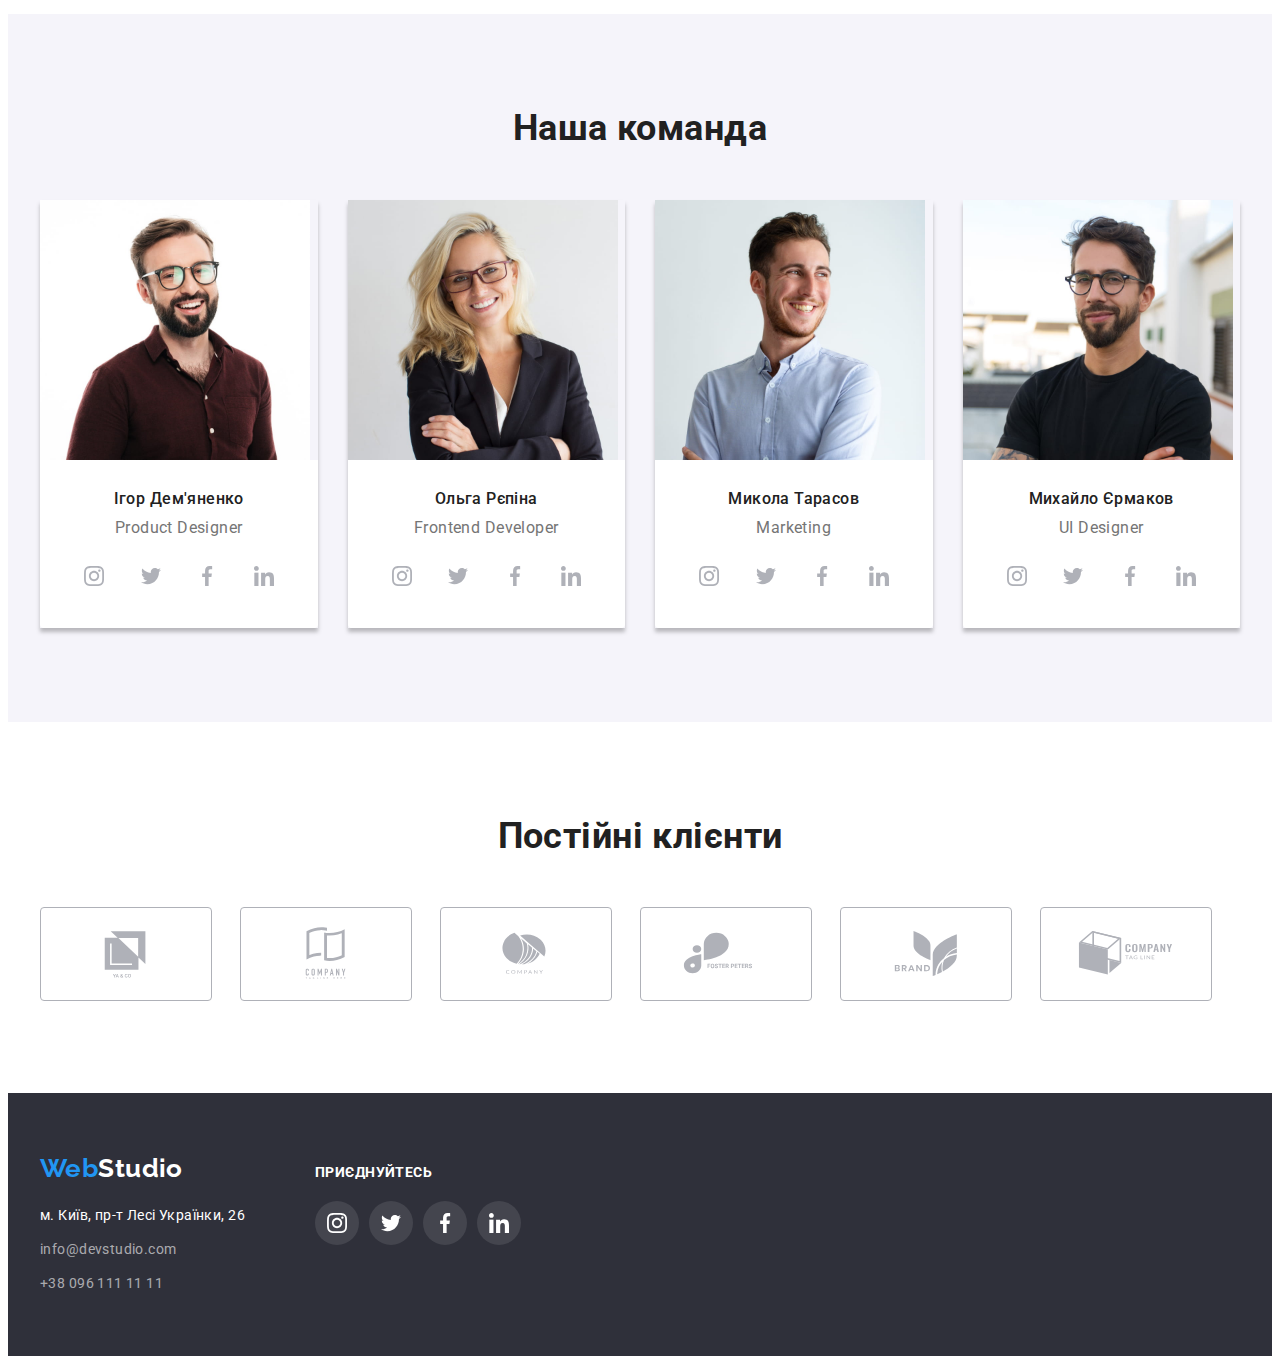
==== commit 530a6344: "fix error 10.07" ====
--- a/index.html
+++ b/index.html
@@ -346,7 +346,7 @@
              </div>
 
              <div class="foot-social-box">
-                <h2 class="foot-title">приєднуйтесь</h2>
+                <p class="foot-text">приєднуйтесь</p>
                 <ul class="list foot-social-list">
                     <li class="foot-social-item">
                         <a href="" class="link foot-social-link">
--- a/css/styles.css
+++ b/css/styles.css
@@ -131,6 +131,9 @@
 
 /* студія main */
 .hero {
+    max-width: 1600px;
+    margin-left: auto;
+    margin-right: auto;
     background-image:linear-gradient(
         rgba(47, 48, 58, 0.4),
         rgba(47, 48, 58, 0.4)), 
@@ -189,7 +192,10 @@
     margin-left: 30px;
 }
 .about-list-box {
-    padding: 25px 100px;
+    height: 120px;
+    display: flex;
+    justify-content: center;
+    align-items: center;
     background-color: #F5F4FA;
     margin-bottom: 30px;
 }
@@ -203,6 +209,7 @@
     color: var(--secondary-txt-color);
     line-height: 2;
 }
+
 .work.section {
     padding-top: 0;
 }
@@ -214,6 +221,7 @@
     display: flex;
     justify-content: space-between;
 }
+
 .team {
     background-color: var(--team-bg-color);
 }
@@ -261,8 +269,8 @@
     height: 44px;
 }
 .social-list-link {
-    width: 44px;
-    height: 44px;
+    width: 100%;
+    height: 100%;
     background-color: var(--primary-bg-color);
     border-radius: 50%;
     display: flex;
@@ -271,15 +279,16 @@
 }
 .social-list-icon {
     fill: var(--icon-color)
+}
+.social-list-link:hover, 
+.social-list-link:focus {
+    background-color: var(--accent-color);
 }
 .social-list-link:hover .social-list-icon, 
 .social-list-link:focus .social-list-icon {
     fill: var(--primary-bg-color);
 }
-.social-list-link:hover, 
-.social-list-link:focus {
-    background-color: var(--accent-color);
-}
+
 .clients {
     background-color: var(--primary-bg-color);
 }
@@ -293,7 +302,7 @@
 .clients-list {
     display: flex;
 }
-.client-list-item {
+.clients-list-item {
     width: 170px;
     height: 92px;
 }
@@ -301,12 +310,13 @@
     margin-right: 30px;
 }
 .clients-list-link {
+    width: 100%;
+    height: 100%;
     display: flex;
     justify-content: center;
     align-items: center;
     border: 1px solid #AFB1B8;
     border-radius: 4px;
-    padding: 16px 31px;
 }
 .clients-list-icon {
     fill: #AFB1B8;
@@ -339,11 +349,11 @@
     padding: 8px 20px;
     border: none;
     border-radius: 4px;
-
 }
 .port-btn:hover, .port-btn:focus {
     color: var(--primary-bg-color);
     background-color: var(--accent-color);
+    box-shadow: 0px 4px 4px rgba(0, 0, 0, 0.25);
 }
 .port-btn-list {
     display: flex;
@@ -366,11 +376,10 @@
     margin-top: 30px;
 }
 .port-list-link {
+    display: block;
+}
+.port-list-link:hover, .port-list-link:focus {
     box-shadow: 0px 4px 4px rgba(0, 0, 0, 0.25);
-    display: block;
-}
-.port-list-link:hover, .port-list-link:focus {
-    box-shadow: 0px 4px 4px rgba(0, 0, 0, 0.45);
 }
 .port-list-box {
     padding: 20px 24px;
@@ -393,12 +402,11 @@
 /* footer */
 .foot {
     background-color: var(--secondary-bg-color);
+    padding: 60px 0;
 }
 .foot .container {
     display: flex;
     align-items: baseline;
-    padding-top: 60px;
-    padding-bottom: 60px;
 }
 .foot-logo {
     color: var(--primary-bg-color);
@@ -419,13 +427,14 @@
 .foot-social-box {
     margin-left: 70px;
 }
-.foot-title {
+.foot-text {
     color: var(--primary-bg-color);
     font-style: normal;
     font-weight: 700;
     font-size: 14px;
     line-height: 1.14;
     margin-bottom: 20px;
+    text-transform: uppercase;
 }
 .foot-social-list {
     display: flex;
